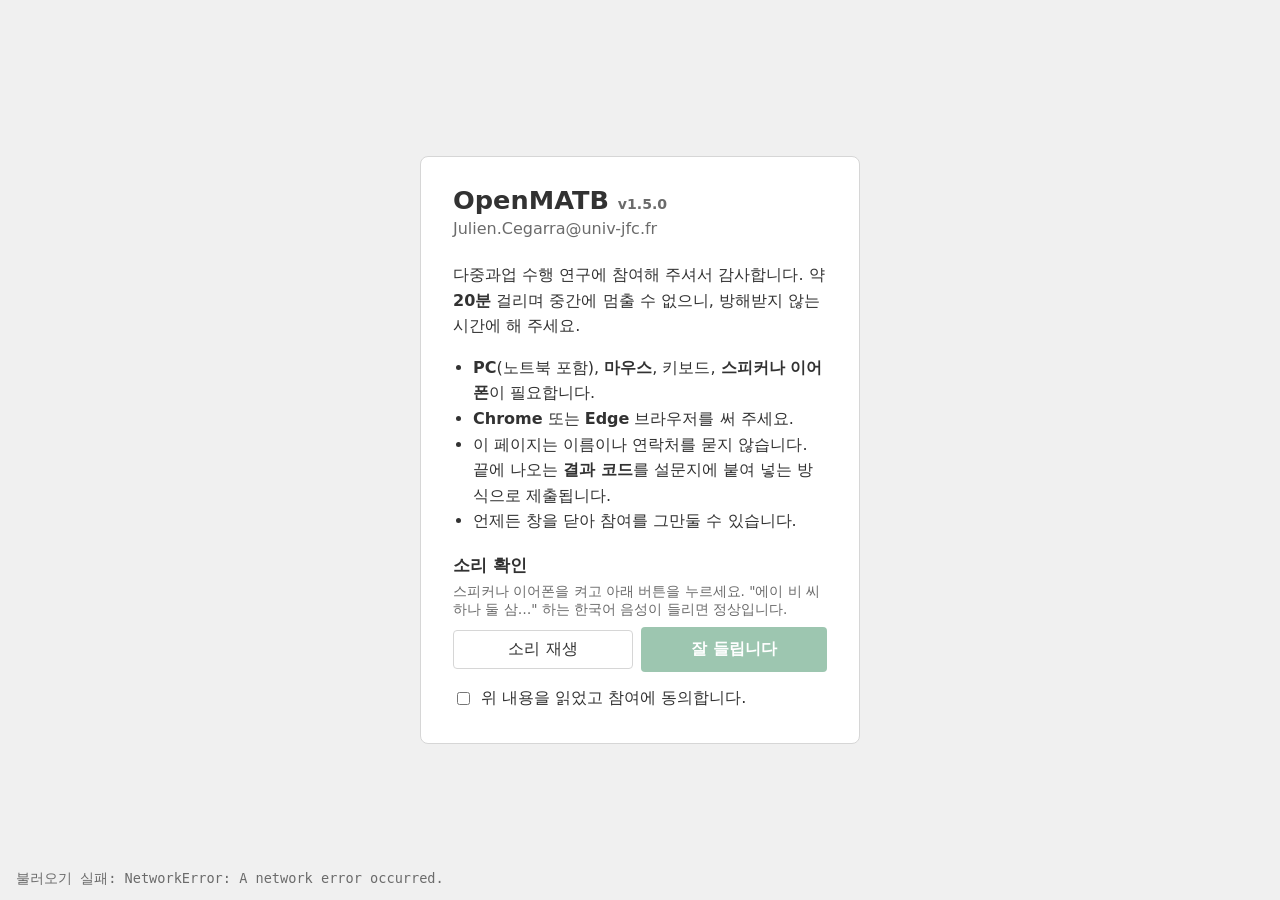
==== index.html @ e635c727 "Pre-fill the result code in the Google Form linked from the end page Co-Authored-By: Claude Opus 5.5" ====
<!doctype html>
<html lang="en">
<head>
    <meta charset="utf-8">
    <meta name="viewport" content="width=device-width, initial-scale=1">
    <title>OpenMATB</title>
    <link rel="icon" href="favicon.png">
    <meta name="pyodide-module" content="pyodide/pyodide-module.js">
    <style>
        :root {
            --bg: #f0f0f0;
            --panel: #ffffff;
            --text: #323232;
            --muted: #6b6b6b;
            --accent: #3d8f64;
            --accent-text: #ffffff;
            --border: #d6d6d6;
            --warning-bg: #fff4e0;
            --warning-text: #6b4200;
            --warning-border: #f0c67a;
            --info-bg: #e8f1fb;
            --info-text: #1d4e7a;
            --info-border: #a9c8ea;
        }
        * { box-sizing: border-box; }
        html, body { margin: 0; height: 100%; background: var(--bg); color: var(--text);
            font-family: system-ui, -apple-system, "Segoe UI", Roboto, sans-serif; }
        /* pyglet sets the canvas size; core/window.py scales it to the page when resized: keep it centered
           horizontally and at the top (a page taller than the display, e.g. after leaving fullscreen, leaves the
           empty space under the tasks, not above their title bar) */
        #pygletCanvas { position: fixed; inset: 0; margin: 0 auto; width: 100vw; height: 100vh; display: block; }
        #pygletCanvas[hidden] { display: none; }
        .screen { min-height: 100%; display: flex; align-items: center; justify-content: center; padding: 16px; }
        .screen[hidden] { display: none; }
        .panel { background: var(--panel); border: 1px solid var(--border); border-radius: 8px;
            padding: 28px 32px; width: 100%; max-width: 440px; }
        h1 { margin: 0 0 4px; font-size: 1.6rem; }
        h1 .version { font-size: 0.55em; font-weight: 600; color: var(--muted); }
        .subtitle { margin: 0 0 24px; color: var(--muted); }
        label { display: block; margin: 16px 0 6px; font-weight: 600; }
        label.inline { display: flex; gap: 8px; align-items: center; font-weight: 400; }
        select, input[type=file] { width: 100%; padding: 8px; font: inherit; border: 1px solid var(--border);
            border-radius: 4px; background: var(--panel); color: var(--text); }
        .hint { margin: 6px 0 0; font-size: 0.85rem; color: var(--muted); }
        #wasm-mime { cursor: help; }
        .notice { display: flex; gap: 8px; align-items: flex-start; margin: 16px 0 0; padding: 10px 12px;
            font-size: 0.85rem; border-radius: 4px; border: 1px solid; }
        .notice::before { font-size: 1.1rem; line-height: 1.1; flex: none; }
        .notice[hidden] { display: none; }
        .notice.info { background: var(--info-bg); color: var(--info-text); border-color: var(--info-border); }
        .notice.info::before { content: "\2139\FE0F"; }
        .notice.warning { background: var(--warning-bg); color: var(--warning-text); border-color: var(--warning-border); }
        .notice.warning::before { content: "\26A0\FE0F"; }
        .destinations { margin: 0 0 8px; padding: 0; list-style: none; }
        .destinations li { margin: 6px 0; padding-left: 24px; text-indent: -24px; }
        .destinations li::before { display: inline-block; width: 24px; text-indent: 0; content: "\2026"; }
        .destinations li.ok::before { content: "\2705"; }
        .destinations li.failed::before { content: "\274C"; }
        button { margin-top: 24px; width: 100%; padding: 12px; font: inherit; font-weight: 600; border: 0;
            border-radius: 4px; background: var(--accent); color: var(--accent-text); cursor: pointer; }
        button:disabled { opacity: 0.5; cursor: progress; }
        button[hidden], label[hidden] { display: none; }
        button.secondary { margin-top: 8px; padding: 8px; background: var(--panel); color: var(--text);
            border: 1px solid var(--border); font-weight: 400; }
        .sessions { margin: 0; padding: 0; list-style: none; max-height: 220px; overflow-y: auto; }
        .sessions li { display: flex; align-items: center; gap: 6px; padding: 6px 0; border-bottom: 1px solid var(--border); }
        .sessions .session-name { flex: 1; min-width: 0; overflow-wrap: anywhere; }
        .sessions small { display: block; color: var(--muted); }
        button.icon { margin: 0; width: auto; padding: 4px 8px; background: none; border: 1px solid var(--border);
            font-size: 1rem; line-height: 1; }
        #pygletStatus { position: fixed; left: 16px; bottom: 12px; margin: 0; color: var(--muted);
            font-size: 0.85rem; white-space: pre-wrap; pointer-events: none; }
        /* Korean adaptation: participant page */
        body.study #lang, body.study label[for="lang"], body.study #mode, body.study label[for="mode"],
        body.study .hint[data-i18n="choose_next"], body.study label.inline:has(#fullscreen),
        body.study .notice.info, body.study #back, body.study #end .subtitle,
        body.study #end [data-i18n="kept_in_browser"] { display: none !important; }
        #study h2 { font-size: 1.05rem; margin: 20px 0 4px; }
        .lead { line-height: 1.6; }
        .study-list { padding-left: 20px; line-height: 1.6; }
        .study-buttons { display: flex; gap: 8px; align-items: center; }
        .study-buttons button { margin-top: 8px; width: auto; flex: 1; }
        #result-code { width: 100%; box-sizing: border-box; font: 12px ui-monospace, monospace; word-break: break-all; }
    </style>
</head>
<body>
    <main id="menu" class="screen">
        <div class="panel">
            <h1>OpenMATB <span class="version">v1.5.0</span></h1>
            <p class="subtitle">Julien.Cegarra@univ-jfc.fr</p>

            <section id="study" hidden>
                <p class="lead">다중과업 수행 연구에 참여해 주셔서 감사합니다. 약 <strong>20분</strong> 걸리며 중간에 멈출 수 없으니, 방해받지 않는 시간에 해 주세요.</p>
                <ul class="study-list">
                    <li><strong>PC</strong>(노트북 포함), <strong>마우스</strong>, 키보드, <strong>스피커나 이어폰</strong>이 필요합니다.</li>
                    <li><strong>Chrome</strong> 또는 <strong>Edge</strong> 브라우저를 써 주세요.</li>
                    <li>이 페이지는 이름이나 연락처를 묻지 않습니다. 끝에 나오는 <strong>결과 코드</strong>를 설문지에 붙여 넣는 방식으로 제출됩니다.</li>
                    <li>언제든 창을 닫아 참여를 그만둘 수 있습니다.</li>
                </ul>
                <h2>소리 확인</h2>
                <p class="hint">스피커나 이어폰을 켜고 아래 버튼을 누르세요. "에이 비 씨 하나 둘 삼…" 하는 한국어 음성이 들리면 정상입니다.</p>
                <div class="study-buttons">
                    <button id="sound-play" type="button" class="secondary">소리 재생</button>
                    <button id="sound-ok" type="button" disabled>잘 들립니다</button>
                </div>
                <p id="sound-voice" class="hint"></p>
                <label class="inline"><input id="agree" type="checkbox"> <span>위 내용을 읽었고 참여에 동의합니다.</span></label>
            </section>

            <label for="lang" data-i18n="language">Language</label>
            <select id="lang">
                <option value="en_EN">English</option>
                <option value="fr_FR">Français</option>
                <option value="ko_KR">한국어</option>
            </select>

            <label for="mode" data-i18n="mode">Mode</label>
            <select id="mode">
                <option value="scenario" data-i18n="run_scenario">Run a scenario</option>
                <option value="replay" data-i18n="replay_session">Replay a session</option>
            </select>
            <p class="hint" data-i18n="choose_next">The scenario (or session) is chosen in the next screen.</p>

            <div id="replay-options" hidden>
                <label for="session-file" data-i18n="import_session">Import a session file (optional)</label>
                <input id="session-file" type="file" accept=".csv,.gz">
                <p class="hint" data-i18n="sessions_kept">Sessions run in this browser are kept and listed automatically.</p>
                <label data-i18n="stored_sessions">Sessions kept in this browser</label>
                <p id="sessions-empty" class="hint" data-i18n="no_session">No session yet.</p>
                <ul id="sessions-list" class="sessions"></ul>
                <button id="delete-all" type="button" class="secondary" data-i18n="delete_all" hidden>Delete all the sessions</button>
            </div>

            <label class="inline"><input id="fullscreen" type="checkbox" checked> <span data-i18n="fullscreen">Fullscreen</span></label>
            <div id="trigger-options" hidden>
                <label data-i18n="trigger_box">Trigger box (parallelport plugin)</label>
                <p class="hint"><span id="trigger-port" data-i18n="no_port">No port chosen.</span></p>
                <button id="trigger-choose" type="button" class="secondary" data-i18n="choose_port">Choose the port</button>
            </div>
            <p class="notice info"><span><span id="joystick-status" data-i18n="joystick_hint">Joystick: press one of its buttons to detect it.</span>
                <strong id="joystick-name"></strong></span></p>

            <p id="browser-warning" class="notice warning" role="alert" hidden></p>
            <p id="config-error" class="notice warning" role="alert" hidden></p>

            <button id="start" disabled data-i18n="start">Start</button>
            <p id="wasm-mime" class="hint" data-i18n-title="wasm_mime_detail" hidden>&#x26A0;&#xFE0F; <span data-i18n="wasm_mime"></span></p>
        </div>
    </main>

    <main id="end" class="screen" hidden>
        <div class="panel">
            <h1 data-i18n="session_ended">Session ended</h1>
            <p class="subtitle"><span data-i18n="log_file">The log file</span> <strong id="end-file"></strong></p>
            <ul id="end-destinations" class="destinations" aria-live="polite"></ul>
            <section id="study-end" hidden>
                <p id="study-lead" class="lead">아래 <strong>결과 코드 전체</strong>를 복사해 설문지의 "결과 코드" 칸에 붙여 넣어 주세요. 코드를 제출해야 참여가 완료됩니다.</p>
                <textarea id="result-code" rows="5" readonly></textarea>
                <div class="study-buttons"><button id="copy-code" type="button">코드 복사</button><span id="copied" class="hint"></span></div>
                <p id="survey-line" class="lead"></p>
                <p class="hint">설문 제출을 마칠 때까지 이 창을 닫지 마세요.</p>
            </section>
            <p class="hint" data-i18n="kept_in_browser">It is also kept in this browser for replay.</p>
            <button id="back" data-i18n="back_to_menu">Back to menu</button>
        </div>
    </main>

    <canvas id="pygletCanvas" hidden></canvas>
    <pre id="pygletStatus"></pre>

    <script type="module" src="openmatb.js"></script>
</body>
</html>
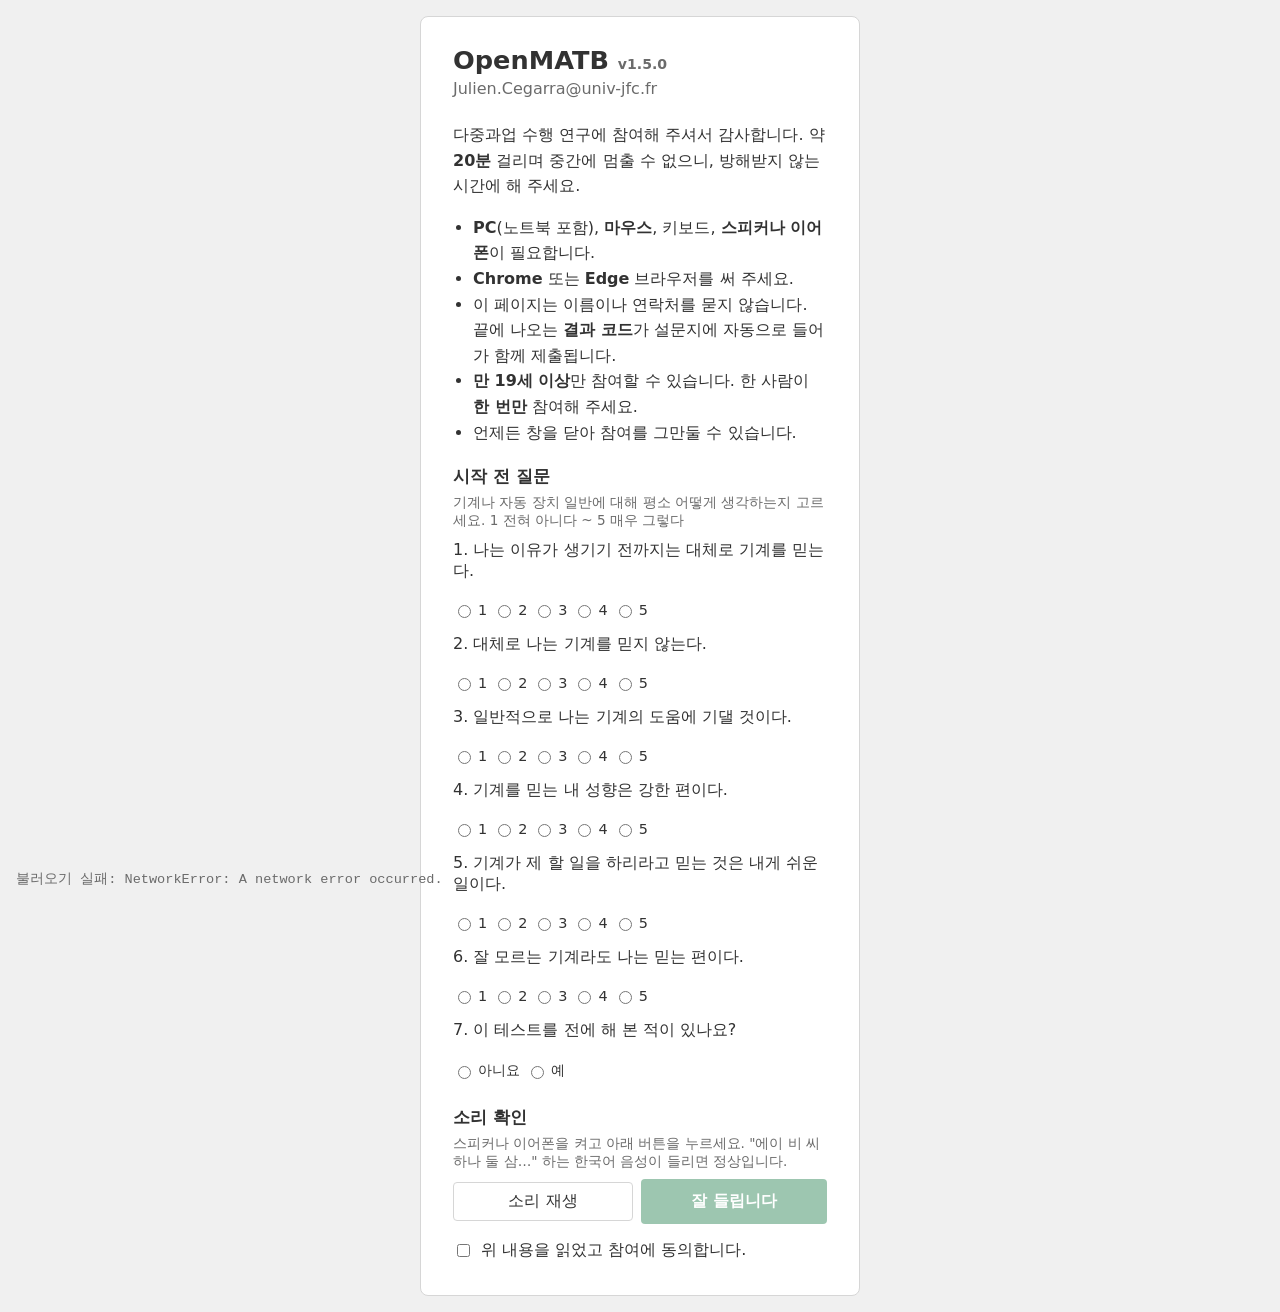
==== commit 9a7bc7cc: "Ask the trust-propensity items before the test and put them in the result code; block phones Co-Auth" ====
--- a/index.html
+++ b/index.html
@@ -79,6 +79,9 @@
         .lead { line-height: 1.6; }
         .study-list { padding-left: 20px; line-height: 1.6; }
         .study-buttons { display: flex; gap: 8px; align-items: center; }
+        .pre-q { margin: 10px 0; } .pre-q p { margin: 0 0 4px; }
+        .pre-q .scale { display: flex; gap: 6px; flex-wrap: wrap; font-size: 0.9rem; }
+        .pre-q .scale label { display: flex; gap: 4px; align-items: center; font-weight: 400; }
         .study-buttons button { margin-top: 8px; width: auto; flex: 1; }
         #result-code { width: 100%; box-sizing: border-box; font: 12px ui-monospace, monospace; word-break: break-all; }
     </style>
@@ -94,9 +97,14 @@
                 <ul class="study-list">
                     <li><strong>PC</strong>(노트북 포함), <strong>마우스</strong>, 키보드, <strong>스피커나 이어폰</strong>이 필요합니다.</li>
                     <li><strong>Chrome</strong> 또는 <strong>Edge</strong> 브라우저를 써 주세요.</li>
-                    <li>이 페이지는 이름이나 연락처를 묻지 않습니다. 끝에 나오는 <strong>결과 코드</strong>를 설문지에 붙여 넣는 방식으로 제출됩니다.</li>
+                    <li>이 페이지는 이름이나 연락처를 묻지 않습니다. 끝에 나오는 <strong>결과 코드</strong>가 설문지에 자동으로 들어가 함께 제출됩니다.</li>
+                    <li><strong>만 19세 이상</strong>만 참여할 수 있습니다. 한 사람이 <strong>한 번만</strong> 참여해 주세요.</li>
                     <li>언제든 창을 닫아 참여를 그만둘 수 있습니다.</li>
                 </ul>
+                <p id="mobile-warning" class="lead" hidden><strong>휴대폰이나 태블릿에서는 참여할 수 없습니다.</strong> PC에서 이 주소를 열어 주세요.</p>
+                <h2>시작 전 질문</h2>
+                <p class="hint">기계나 자동 장치 일반에 대해 평소 어떻게 생각하는지 고르세요. 1 전혀 아니다 ~ 5 매우 그렇다</p>
+                <div id="pre-questions"></div>
                 <h2>소리 확인</h2>
                 <p class="hint">스피커나 이어폰을 켜고 아래 버튼을 누르세요. "에이 비 씨 하나 둘 삼…" 하는 한국어 음성이 들리면 정상입니다.</p>
                 <div class="study-buttons">
@@ -154,7 +162,7 @@
             <p class="subtitle"><span data-i18n="log_file">The log file</span> <strong id="end-file"></strong></p>
             <ul id="end-destinations" class="destinations" aria-live="polite"></ul>
             <section id="study-end" hidden>
-                <p id="study-lead" class="lead">아래 <strong>결과 코드 전체</strong>를 복사해 설문지의 "결과 코드" 칸에 붙여 넣어 주세요. 코드를 제출해야 참여가 완료됩니다.</p>
+                <p id="study-lead" class="lead">수고 많으셨습니다. 아래 <strong>결과 코드 전체</strong>를 복사해 설문지의 "결과 코드" 칸에 붙여 넣어 주세요. 설문에 반드시 참여해주시기 바랍니다.</p>
                 <textarea id="result-code" rows="5" readonly></textarea>
                 <div class="study-buttons"><button id="copy-code" type="button">코드 복사</button><span id="copied" class="hint"></span></div>
                 <p id="survey-line" class="lead"></p>
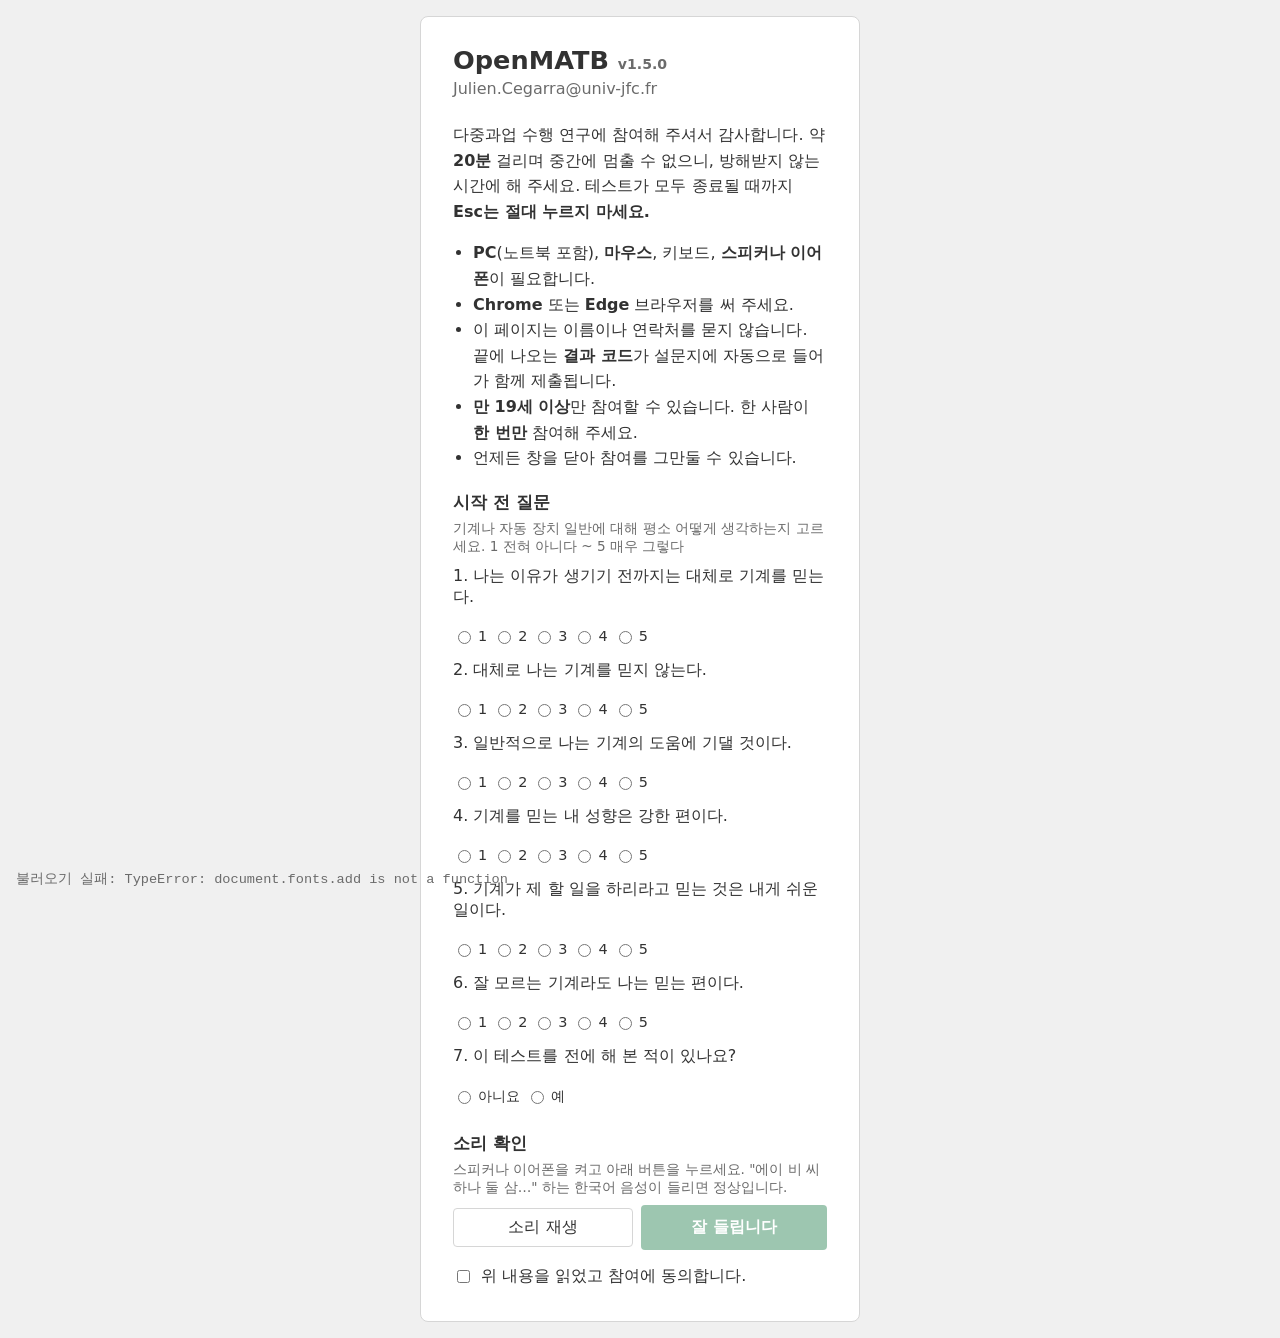
==== commit 1e86a2c4: "Start page: do not press Esc until the test is over Co-Authored-By: Claude Opus 5.5 <noreply@anthrop" ====
--- a/index.html
+++ b/index.html
@@ -93,7 +93,16 @@
             <p class="subtitle">Julien.Cegarra@univ-jfc.fr</p>
 
             <section id="study" hidden>
-                <p class="lead">다중과업 수행 연구에 참여해 주셔서 감사합니다. 약 <strong>20분</strong> 걸리며 중간에 멈출 수 없으니, 방해받지 않는 시간에 해 주세요.</p>
+                <div id="mobile-warning" hidden>
+                    <p class="lead"><strong>이 테스트는 PC에서만 할 수 있습니다.</strong> 휴대폰으로는 참여할 수 없어요. 아래 버튼으로 링크를 저장해 두었다가 PC(노트북 포함)에서 열어 주세요.</p>
+                    <div class="study-buttons">
+                        <button id="m-share" type="button" hidden>카톡 나와의 채팅 등으로 보내기</button>
+                        <button id="m-copy" type="button" class="secondary">링크 복사</button>
+                    </div>
+                    <p id="m-done" class="hint"></p>
+                    <p class="hint">PC 주소창에 직접 입력해도 됩니다: <strong id="m-url"></strong></p>
+                </div>
+                <p class="lead">다중과업 수행 연구에 참여해 주셔서 감사합니다. 약 <strong>20분</strong> 걸리며 중간에 멈출 수 없으니, 방해받지 않는 시간에 해 주세요. 테스트가 모두 종료될 때까지 <strong>Esc는 절대 누르지 마세요.</strong></p>
                 <ul class="study-list">
                     <li><strong>PC</strong>(노트북 포함), <strong>마우스</strong>, 키보드, <strong>스피커나 이어폰</strong>이 필요합니다.</li>
                     <li><strong>Chrome</strong> 또는 <strong>Edge</strong> 브라우저를 써 주세요.</li>
@@ -101,7 +110,6 @@
                     <li><strong>만 19세 이상</strong>만 참여할 수 있습니다. 한 사람이 <strong>한 번만</strong> 참여해 주세요.</li>
                     <li>언제든 창을 닫아 참여를 그만둘 수 있습니다.</li>
                 </ul>
-                <p id="mobile-warning" class="lead" hidden><strong>휴대폰이나 태블릿에서는 참여할 수 없습니다.</strong> PC에서 이 주소를 열어 주세요.</p>
                 <h2>시작 전 질문</h2>
                 <p class="hint">기계나 자동 장치 일반에 대해 평소 어떻게 생각하는지 고르세요. 1 전혀 아니다 ~ 5 매우 그렇다</p>
                 <div id="pre-questions"></div>
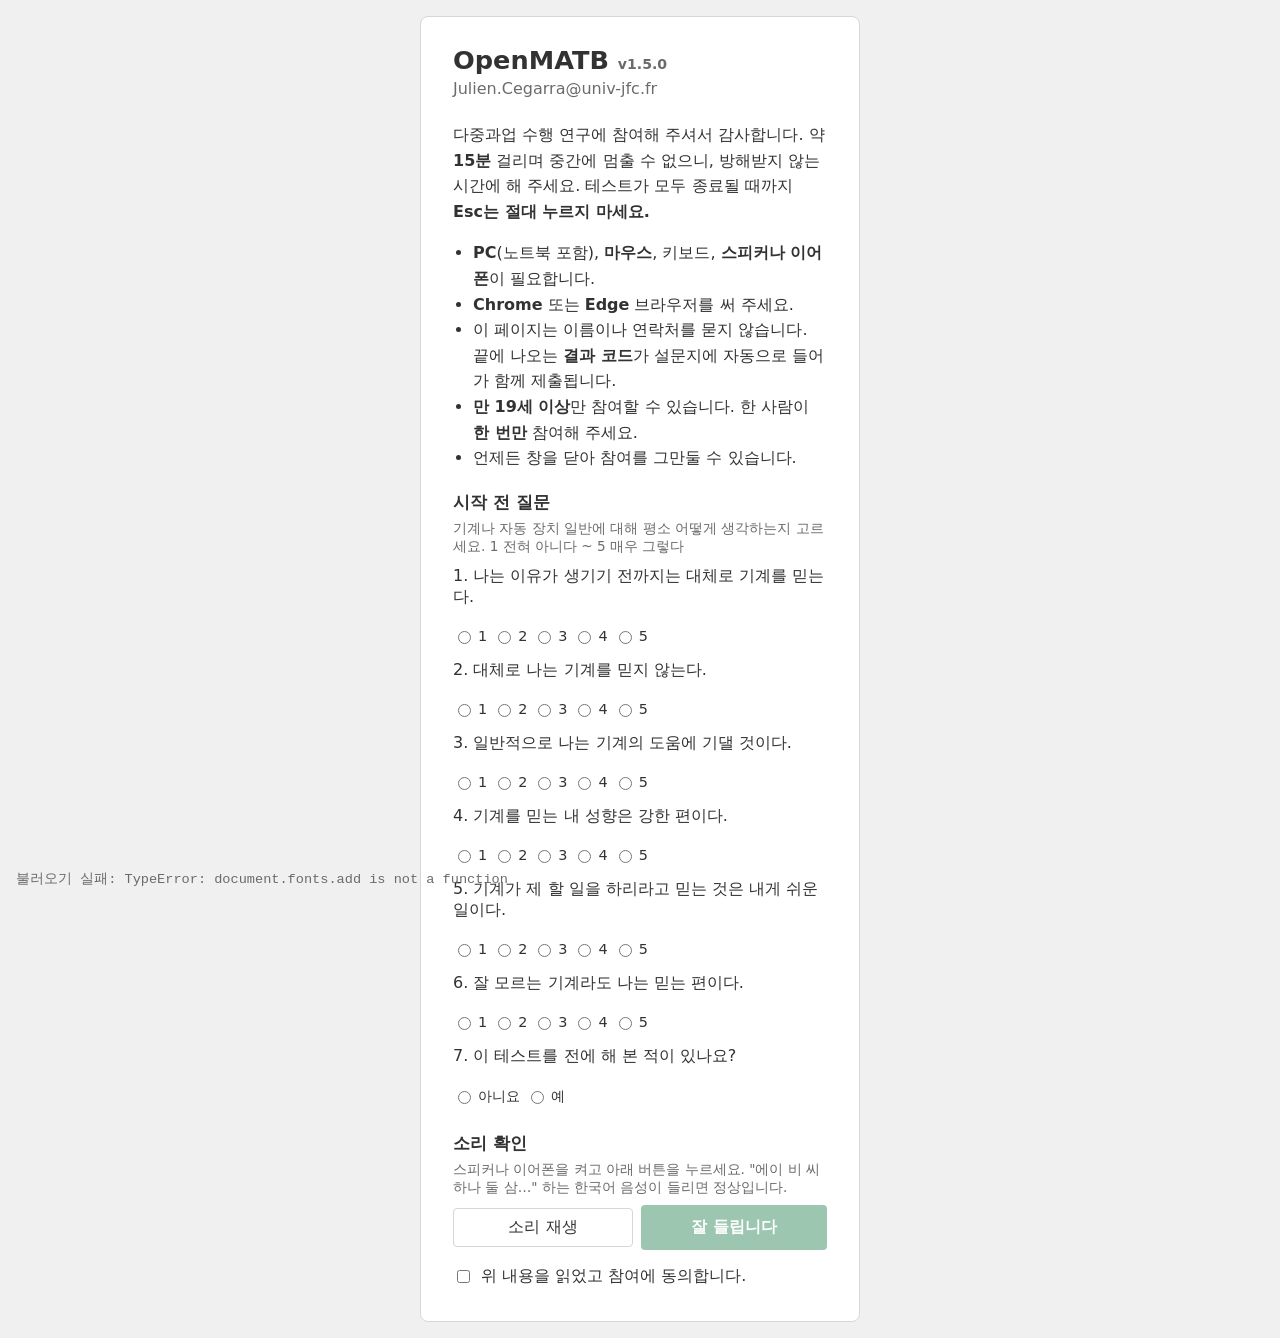
==== commit 0807b2c8: "Space the communications prompts 18 s apart; one duration (15 min) on the start page - Task 1 scored" ====
--- a/index.html
+++ b/index.html
@@ -102,7 +102,7 @@
                     <p id="m-done" class="hint"></p>
                     <p class="hint">PC 주소창에 직접 입력해도 됩니다: <strong id="m-url"></strong></p>
                 </div>
-                <p class="lead">다중과업 수행 연구에 참여해 주셔서 감사합니다. 약 <strong>20분</strong> 걸리며 중간에 멈출 수 없으니, 방해받지 않는 시간에 해 주세요. 테스트가 모두 종료될 때까지 <strong>Esc는 절대 누르지 마세요.</strong></p>
+                <p class="lead">다중과업 수행 연구에 참여해 주셔서 감사합니다. 약 <strong>15분</strong> 걸리며 중간에 멈출 수 없으니, 방해받지 않는 시간에 해 주세요. 테스트가 모두 종료될 때까지 <strong>Esc는 절대 누르지 마세요.</strong></p>
                 <ul class="study-list">
                     <li><strong>PC</strong>(노트북 포함), <strong>마우스</strong>, 키보드, <strong>스피커나 이어폰</strong>이 필요합니다.</li>
                     <li><strong>Chrome</strong> 또는 <strong>Edge</strong> 브라우저를 써 주세요.</li>
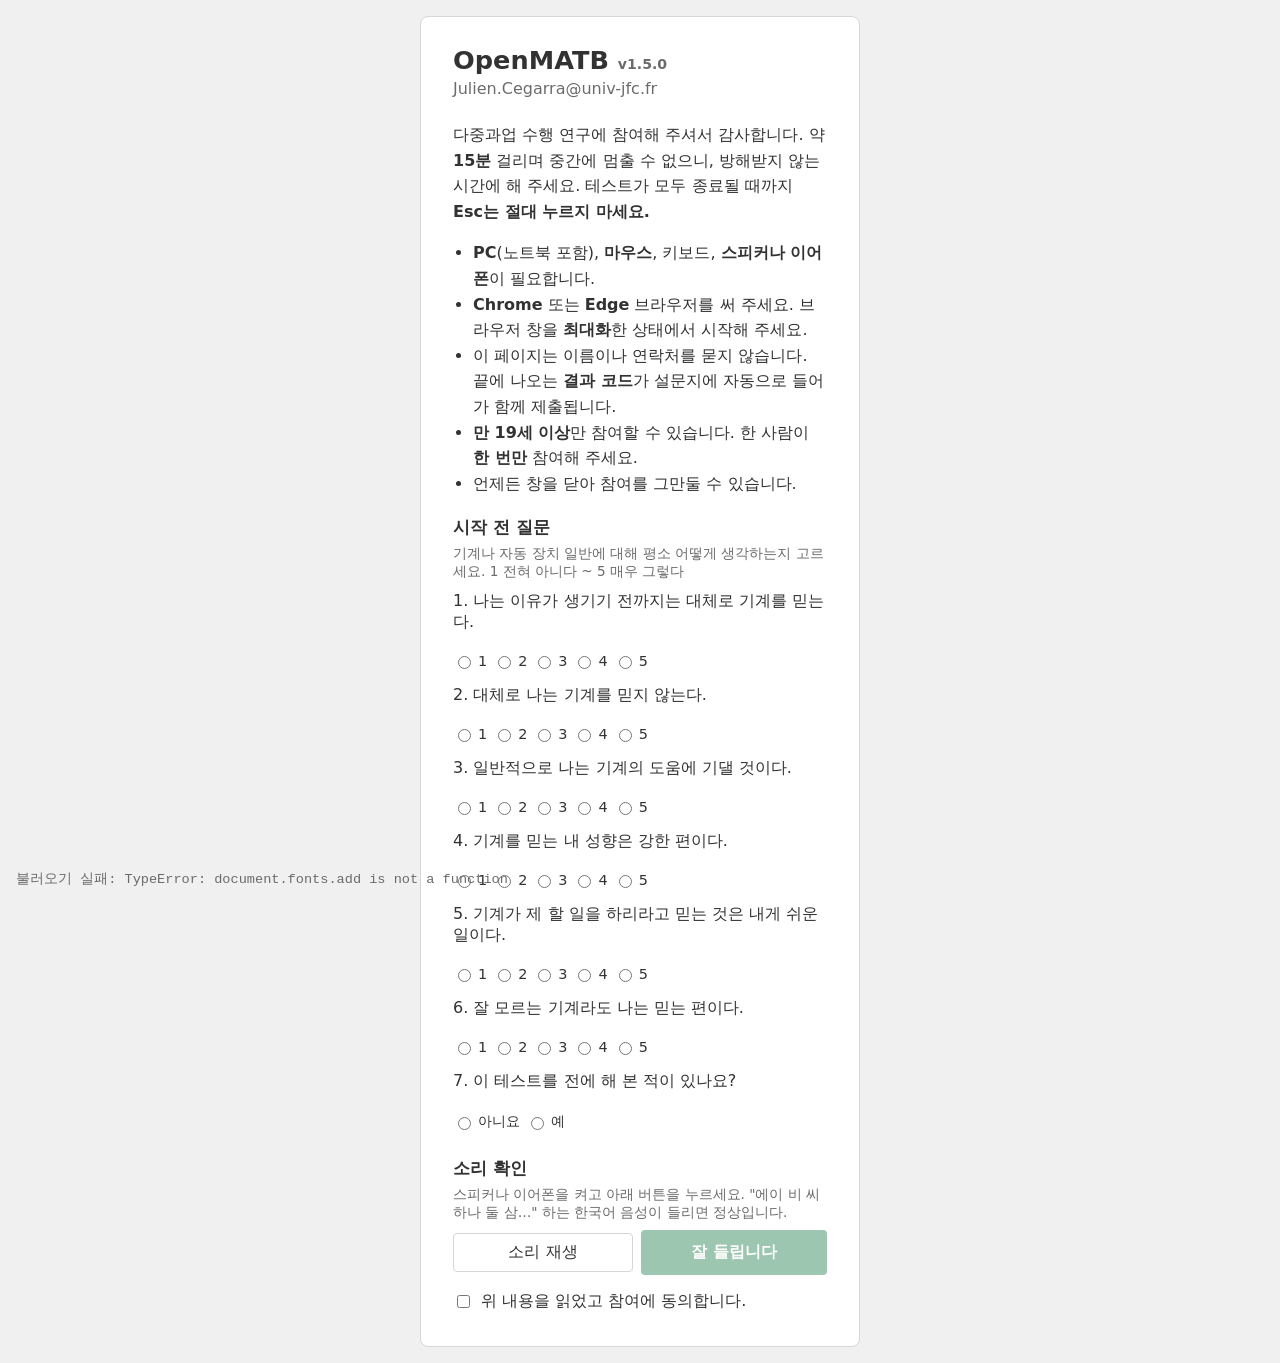
==== commit 2c3a6bae: "Study: no full screen; ask for a maximized browser window instead Leaving full screen (Esc) resized " ====
--- a/index.html
+++ b/index.html
@@ -105,7 +105,7 @@
                 <p class="lead">다중과업 수행 연구에 참여해 주셔서 감사합니다. 약 <strong>15분</strong> 걸리며 중간에 멈출 수 없으니, 방해받지 않는 시간에 해 주세요. 테스트가 모두 종료될 때까지 <strong>Esc는 절대 누르지 마세요.</strong></p>
                 <ul class="study-list">
                     <li><strong>PC</strong>(노트북 포함), <strong>마우스</strong>, 키보드, <strong>스피커나 이어폰</strong>이 필요합니다.</li>
-                    <li><strong>Chrome</strong> 또는 <strong>Edge</strong> 브라우저를 써 주세요.</li>
+                    <li><strong>Chrome</strong> 또는 <strong>Edge</strong> 브라우저를 써 주세요. 브라우저 창을 <strong>최대화</strong>한 상태에서 시작해 주세요.</li>
                     <li>이 페이지는 이름이나 연락처를 묻지 않습니다. 끝에 나오는 <strong>결과 코드</strong>가 설문지에 자동으로 들어가 함께 제출됩니다.</li>
                     <li><strong>만 19세 이상</strong>만 참여할 수 있습니다. 한 사람이 <strong>한 번만</strong> 참여해 주세요.</li>
                     <li>언제든 창을 닫아 참여를 그만둘 수 있습니다.</li>
@@ -121,6 +121,7 @@
                 </div>
                 <p id="sound-voice" class="hint"></p>
                 <label class="inline"><input id="agree" type="checkbox"> <span>위 내용을 읽었고 참여에 동의합니다.</span></label>
+                <p id="size-warning" class="notice warning" hidden>브라우저 창이 너무 작습니다. 창을 최대화하면 시작 버튼이 나타납니다.</p>
             </section>
 
             <label for="lang" data-i18n="language">Language</label>
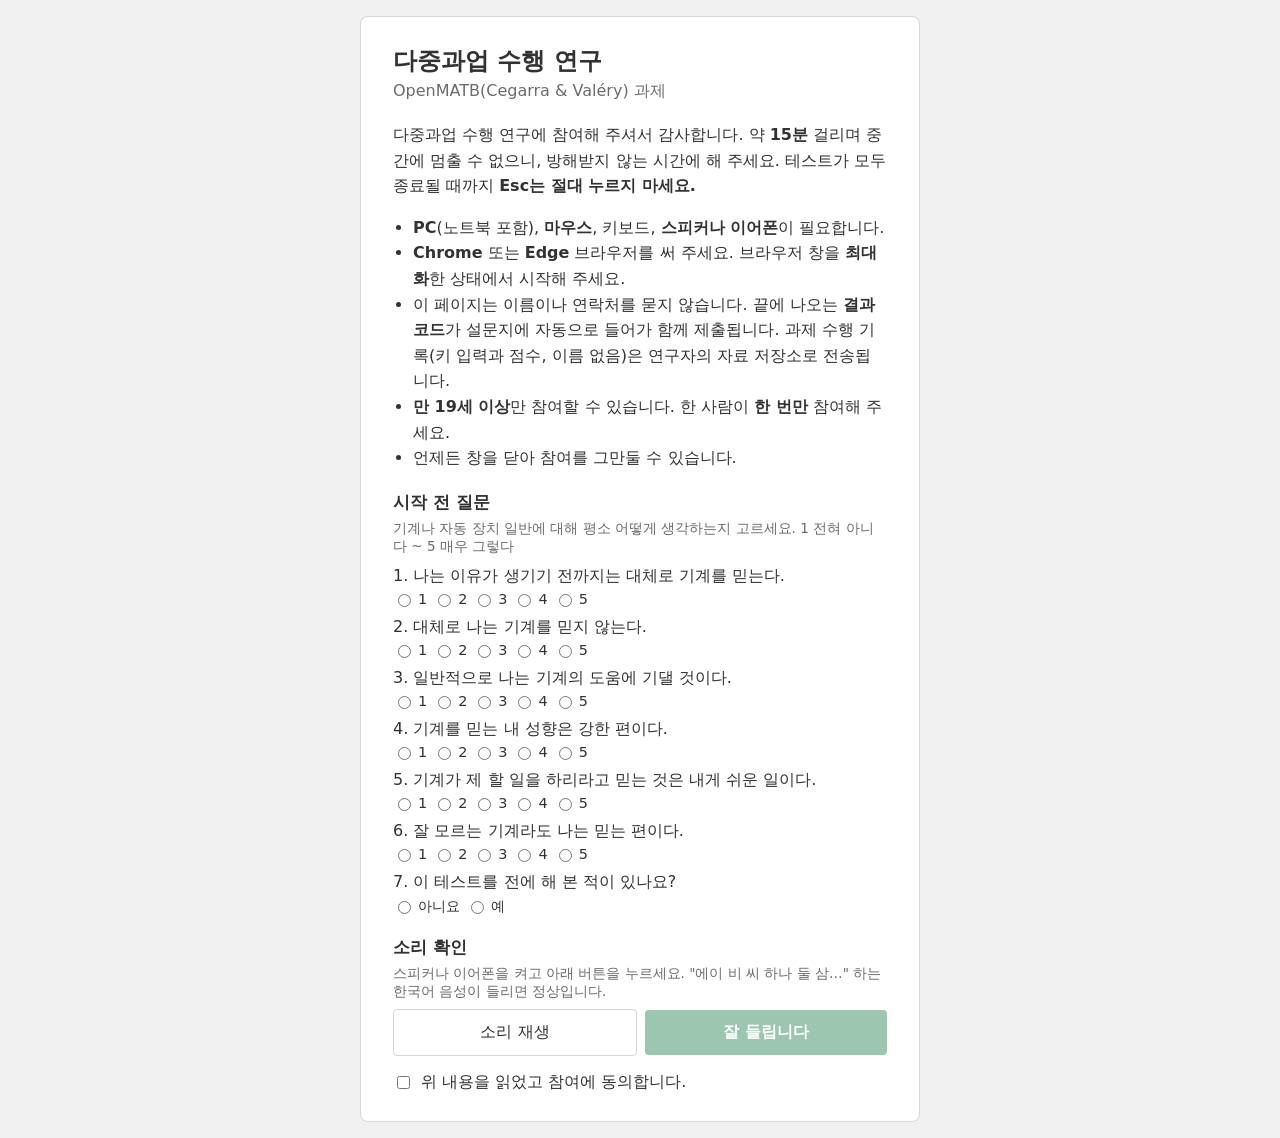
==== commit 4aa01b3d: "Switch the study page to the JavaScript engine; the Pyodide build moves to v1/ The root page now run" ====
--- a/index.html
+++ b/index.html
@@ -1,112 +1,34 @@
 <!doctype html>
-<html lang="en">
+<html lang="ko">
 <head>
     <meta charset="utf-8">
     <meta name="viewport" content="width=device-width, initial-scale=1">
-    <title>OpenMATB</title>
+    <title>다중과업 수행 연구</title>
     <link rel="icon" href="favicon.png">
-    <meta name="pyodide-module" content="pyodide/pyodide-module.js">
-    <style>
-        :root {
-            --bg: #f0f0f0;
-            --panel: #ffffff;
-            --text: #323232;
-            --muted: #6b6b6b;
-            --accent: #3d8f64;
-            --accent-text: #ffffff;
-            --border: #d6d6d6;
-            --warning-bg: #fff4e0;
-            --warning-text: #6b4200;
-            --warning-border: #f0c67a;
-            --info-bg: #e8f1fb;
-            --info-text: #1d4e7a;
-            --info-border: #a9c8ea;
-        }
-        * { box-sizing: border-box; }
-        html, body { margin: 0; height: 100%; background: var(--bg); color: var(--text);
-            font-family: system-ui, -apple-system, "Segoe UI", Roboto, sans-serif; }
-        /* pyglet sets the canvas size; core/window.py scales it to the page when resized: keep it centered
-           horizontally and at the top (a page taller than the display, e.g. after leaving fullscreen, leaves the
-           empty space under the tasks, not above their title bar) */
-        #pygletCanvas { position: fixed; inset: 0; margin: 0 auto; width: 100vw; height: 100vh; display: block; }
-        #pygletCanvas[hidden] { display: none; }
-        .screen { min-height: 100%; display: flex; align-items: center; justify-content: center; padding: 16px; }
-        .screen[hidden] { display: none; }
-        .panel { background: var(--panel); border: 1px solid var(--border); border-radius: 8px;
-            padding: 28px 32px; width: 100%; max-width: 440px; }
-        h1 { margin: 0 0 4px; font-size: 1.6rem; }
-        h1 .version { font-size: 0.55em; font-weight: 600; color: var(--muted); }
-        .subtitle { margin: 0 0 24px; color: var(--muted); }
-        label { display: block; margin: 16px 0 6px; font-weight: 600; }
-        label.inline { display: flex; gap: 8px; align-items: center; font-weight: 400; }
-        select, input[type=file] { width: 100%; padding: 8px; font: inherit; border: 1px solid var(--border);
-            border-radius: 4px; background: var(--panel); color: var(--text); }
-        .hint { margin: 6px 0 0; font-size: 0.85rem; color: var(--muted); }
-        #wasm-mime { cursor: help; }
-        .notice { display: flex; gap: 8px; align-items: flex-start; margin: 16px 0 0; padding: 10px 12px;
-            font-size: 0.85rem; border-radius: 4px; border: 1px solid; }
-        .notice::before { font-size: 1.1rem; line-height: 1.1; flex: none; }
-        .notice[hidden] { display: none; }
-        .notice.info { background: var(--info-bg); color: var(--info-text); border-color: var(--info-border); }
-        .notice.info::before { content: "\2139\FE0F"; }
-        .notice.warning { background: var(--warning-bg); color: var(--warning-text); border-color: var(--warning-border); }
-        .notice.warning::before { content: "\26A0\FE0F"; }
-        .destinations { margin: 0 0 8px; padding: 0; list-style: none; }
-        .destinations li { margin: 6px 0; padding-left: 24px; text-indent: -24px; }
-        .destinations li::before { display: inline-block; width: 24px; text-indent: 0; content: "\2026"; }
-        .destinations li.ok::before { content: "\2705"; }
-        .destinations li.failed::before { content: "\274C"; }
-        button { margin-top: 24px; width: 100%; padding: 12px; font: inherit; font-weight: 600; border: 0;
-            border-radius: 4px; background: var(--accent); color: var(--accent-text); cursor: pointer; }
-        button:disabled { opacity: 0.5; cursor: progress; }
-        button[hidden], label[hidden] { display: none; }
-        button.secondary { margin-top: 8px; padding: 8px; background: var(--panel); color: var(--text);
-            border: 1px solid var(--border); font-weight: 400; }
-        .sessions { margin: 0; padding: 0; list-style: none; max-height: 220px; overflow-y: auto; }
-        .sessions li { display: flex; align-items: center; gap: 6px; padding: 6px 0; border-bottom: 1px solid var(--border); }
-        .sessions .session-name { flex: 1; min-width: 0; overflow-wrap: anywhere; }
-        .sessions small { display: block; color: var(--muted); }
-        button.icon { margin: 0; width: auto; padding: 4px 8px; background: none; border: 1px solid var(--border);
-            font-size: 1rem; line-height: 1; }
-        #pygletStatus { position: fixed; left: 16px; bottom: 12px; margin: 0; color: var(--muted);
-            font-size: 0.85rem; white-space: pre-wrap; pointer-events: none; }
-        /* Korean adaptation: participant page */
-        body.study #lang, body.study label[for="lang"], body.study #mode, body.study label[for="mode"],
-        body.study .hint[data-i18n="choose_next"], body.study label.inline:has(#fullscreen),
-        body.study .notice.info, body.study #back, body.study #end .subtitle,
-        body.study #end [data-i18n="kept_in_browser"] { display: none !important; }
-        #study h2 { font-size: 1.05rem; margin: 20px 0 4px; }
-        .lead { line-height: 1.6; }
-        .study-list { padding-left: 20px; line-height: 1.6; }
-        .study-buttons { display: flex; gap: 8px; align-items: center; }
-        .pre-q { margin: 10px 0; } .pre-q p { margin: 0 0 4px; }
-        .pre-q .scale { display: flex; gap: 6px; flex-wrap: wrap; font-size: 0.9rem; }
-        .pre-q .scale label { display: flex; gap: 4px; align-items: center; font-weight: 400; }
-        .study-buttons button { margin-top: 8px; width: auto; flex: 1; }
-        #result-code { width: 100%; box-sizing: border-box; font: 12px ui-monospace, monospace; word-break: break-all; }
-    </style>
+    <link rel="stylesheet" href="style.css">
 </head>
 <body>
     <main id="menu" class="screen">
         <div class="panel">
-            <h1>OpenMATB <span class="version">v1.5.0</span></h1>
-            <p class="subtitle">Julien.Cegarra@univ-jfc.fr</p>
+            <h1>다중과업 수행 연구</h1>
+            <p class="subtitle">OpenMATB(Cegarra &amp; Valéry) 과제</p>
 
-            <section id="study" hidden>
-                <div id="mobile-warning" hidden>
-                    <p class="lead"><strong>이 테스트는 PC에서만 할 수 있습니다.</strong> 휴대폰으로는 참여할 수 없어요. 아래 버튼으로 링크를 저장해 두었다가 PC(노트북 포함)에서 열어 주세요.</p>
-                    <div class="study-buttons">
-                        <button id="m-share" type="button" hidden>카톡 나와의 채팅 등으로 보내기</button>
-                        <button id="m-copy" type="button" class="secondary">링크 복사</button>
-                    </div>
-                    <p id="m-done" class="hint"></p>
-                    <p class="hint">PC 주소창에 직접 입력해도 됩니다: <strong id="m-url"></strong></p>
+            <div id="mobile-warning" hidden>
+                <p class="lead"><strong>이 테스트는 PC에서만 할 수 있습니다.</strong> 휴대폰으로는 참여할 수 없어요. 아래 버튼으로 링크를 저장해 두었다가 PC(노트북 포함)에서 열어 주세요.</p>
+                <div class="study-buttons">
+                    <button id="m-share" type="button" hidden>카톡 나와의 채팅 등으로 보내기</button>
+                    <button id="m-copy" type="button" class="secondary">링크 복사</button>
                 </div>
+                <p id="m-done" class="hint"></p>
+                <p class="hint">PC 주소창에 직접 입력해도 됩니다: <strong id="m-url"></strong></p>
+            </div>
+
+            <section id="study">
                 <p class="lead">다중과업 수행 연구에 참여해 주셔서 감사합니다. 약 <strong>15분</strong> 걸리며 중간에 멈출 수 없으니, 방해받지 않는 시간에 해 주세요. 테스트가 모두 종료될 때까지 <strong>Esc는 절대 누르지 마세요.</strong></p>
                 <ul class="study-list">
                     <li><strong>PC</strong>(노트북 포함), <strong>마우스</strong>, 키보드, <strong>스피커나 이어폰</strong>이 필요합니다.</li>
                     <li><strong>Chrome</strong> 또는 <strong>Edge</strong> 브라우저를 써 주세요. 브라우저 창을 <strong>최대화</strong>한 상태에서 시작해 주세요.</li>
-                    <li>이 페이지는 이름이나 연락처를 묻지 않습니다. 끝에 나오는 <strong>결과 코드</strong>가 설문지에 자동으로 들어가 함께 제출됩니다.</li>
+                    <li>이 페이지는 이름이나 연락처를 묻지 않습니다. 끝에 나오는 <strong>결과 코드</strong>가 설문지에 자동으로 들어가 함께 제출됩니다. 과제 수행 기록(키 입력과 점수, 이름 없음)은 연구자의 자료 저장소로 전송됩니다.</li>
                     <li><strong>만 19세 이상</strong>만 참여할 수 있습니다. 한 사람이 <strong>한 번만</strong> 참여해 주세요.</li>
                     <li>언제든 창을 닫아 참여를 그만둘 수 있습니다.</li>
                 </ul>
@@ -121,70 +43,40 @@
                 </div>
                 <p id="sound-voice" class="hint"></p>
                 <label class="inline"><input id="agree" type="checkbox"> <span>위 내용을 읽었고 참여에 동의합니다.</span></label>
-                <p id="size-warning" class="notice warning" hidden>브라우저 창이 너무 작습니다. 창을 최대화하면 시작 버튼이 나타납니다.</p>
+                <p id="size-warning" class="notice" hidden>브라우저 창이 너무 작습니다. 창을 최대화하면 시작 버튼이 나타납니다.</p>
+                <p id="load-error" class="notice" hidden></p>
+                <button id="start" type="button" hidden>시작</button>
             </section>
-
-            <label for="lang" data-i18n="language">Language</label>
-            <select id="lang">
-                <option value="en_EN">English</option>
-                <option value="fr_FR">Français</option>
-                <option value="ko_KR">한국어</option>
-            </select>
-
-            <label for="mode" data-i18n="mode">Mode</label>
-            <select id="mode">
-                <option value="scenario" data-i18n="run_scenario">Run a scenario</option>
-                <option value="replay" data-i18n="replay_session">Replay a session</option>
-            </select>
-            <p class="hint" data-i18n="choose_next">The scenario (or session) is chosen in the next screen.</p>
-
-            <div id="replay-options" hidden>
-                <label for="session-file" data-i18n="import_session">Import a session file (optional)</label>
-                <input id="session-file" type="file" accept=".csv,.gz">
-                <p class="hint" data-i18n="sessions_kept">Sessions run in this browser are kept and listed automatically.</p>
-                <label data-i18n="stored_sessions">Sessions kept in this browser</label>
-                <p id="sessions-empty" class="hint" data-i18n="no_session">No session yet.</p>
-                <ul id="sessions-list" class="sessions"></ul>
-                <button id="delete-all" type="button" class="secondary" data-i18n="delete_all" hidden>Delete all the sessions</button>
-            </div>
-
-            <label class="inline"><input id="fullscreen" type="checkbox" checked> <span data-i18n="fullscreen">Fullscreen</span></label>
-            <div id="trigger-options" hidden>
-                <label data-i18n="trigger_box">Trigger box (parallelport plugin)</label>
-                <p class="hint"><span id="trigger-port" data-i18n="no_port">No port chosen.</span></p>
-                <button id="trigger-choose" type="button" class="secondary" data-i18n="choose_port">Choose the port</button>
-            </div>
-            <p class="notice info"><span><span id="joystick-status" data-i18n="joystick_hint">Joystick: press one of its buttons to detect it.</span>
-                <strong id="joystick-name"></strong></span></p>
-
-            <p id="browser-warning" class="notice warning" role="alert" hidden></p>
-            <p id="config-error" class="notice warning" role="alert" hidden></p>
-
-            <button id="start" disabled data-i18n="start">Start</button>
-            <p id="wasm-mime" class="hint" data-i18n-title="wasm_mime_detail" hidden>&#x26A0;&#xFE0F; <span data-i18n="wasm_mime"></span></p>
         </div>
     </main>
 
+    <div id="task" hidden>
+        <canvas id="canvas"></canvas>
+        <div id="overlay"></div>
+        <div id="pause-notice" hidden>과제가 잠시 멈췄습니다. 여기를 클릭하면 이어집니다.
+Esc를 누르라는 알림이 떠도 Esc는 누르지 마세요.</div>
+    </div>
+
     <main id="end" class="screen" hidden>
         <div class="panel">
-            <h1 data-i18n="session_ended">Session ended</h1>
-            <p class="subtitle"><span data-i18n="log_file">The log file</span> <strong id="end-file"></strong></p>
-            <ul id="end-destinations" class="destinations" aria-live="polite"></ul>
-            <section id="study-end" hidden>
-                <p id="study-lead" class="lead">수고 많으셨습니다. 아래 <strong>결과 코드 전체</strong>를 복사해 설문지의 "결과 코드" 칸에 붙여 넣어 주세요. 설문에 반드시 참여해주시기 바랍니다.</p>
-                <textarea id="result-code" rows="5" readonly></textarea>
-                <div class="study-buttons"><button id="copy-code" type="button">코드 복사</button><span id="copied" class="hint"></span></div>
-                <p id="survey-line" class="lead"></p>
-                <p class="hint">설문 제출을 마칠 때까지 이 창을 닫지 마세요.</p>
-            </section>
-            <p class="hint" data-i18n="kept_in_browser">It is also kept in this browser for replay.</p>
-            <button id="back" data-i18n="back_to_menu">Back to menu</button>
+            <h1>과제가 끝났습니다</h1>
+            <p id="study-lead" class="lead">수고 많으셨습니다. 아래 <strong>결과 코드 전체</strong>를 복사해 설문지의 "결과 코드" 칸에 붙여 넣어 주세요. 설문에 반드시 참여해주시기 바랍니다.</p>
+            <textarea id="result-code" rows="5" readonly></textarea>
+            <div class="study-buttons"><button id="copy-code" type="button">코드 복사</button><span id="copied" class="hint"></span></div>
+            <p id="survey-line" class="lead"></p>
+            <p class="hint">설문 제출을 마칠 때까지 이 창을 닫지 마세요.</p>
+            <p id="upload-line" class="hint"></p>
         </div>
     </main>
 
-    <canvas id="pygletCanvas" hidden></canvas>
-    <pre id="pygletStatus"></pre>
+    <div id="crash" hidden>
+        <div class="crash-panel">
+            <p id="crash-text"></p>
+            <p>아래 버튼을 누르면 지금까지의 결과 코드가 나옵니다. 설문에 그대로 제출해 주세요.</p>
+            <button id="crash-end" type="button">지금까지의 결과 코드 받기</button>
+        </div>
+    </div>
 
-    <script type="module" src="openmatb.js"></script>
+    <script type="module" src="app.js"></script>
 </body>
 </html>
--- a/style.css
+++ b/style.css
@@ -0,0 +1,62 @@
+:root {
+    --bg: #f0f0f0;
+    --panel: #ffffff;
+    --text: #323232;
+    --muted: #6b6b6b;
+    --accent: #3d8f64;
+    --border: #d6d6d6;
+    --warning-bg: #fff4e0;
+    --warning-text: #6b4200;
+    --warning-border: #f0c67a;
+}
+* { box-sizing: border-box; }
+html, body { margin: 0; height: 100%; background: var(--bg); color: var(--text);
+    font-family: system-ui, -apple-system, "Segoe UI", "Malgun Gothic", "Apple SD Gothic Neo", sans-serif; }
+.screen { min-height: 100%; display: flex; align-items: center; justify-content: center; padding: 16px; }
+.screen[hidden], [hidden] { display: none !important; }
+.panel { background: var(--panel); border: 1px solid var(--border); border-radius: 8px; padding: 28px 32px;
+    width: 100%; max-width: 560px; }
+h1 { margin: 0 0 4px; font-size: 1.5rem; }
+h2 { font-size: 1.05rem; margin: 20px 0 4px; }
+.subtitle { margin: 0 0 20px; color: var(--muted); }
+.lead { line-height: 1.6; }
+.hint { margin: 6px 0 0; font-size: 0.85rem; color: var(--muted); }
+.study-list { padding-left: 20px; line-height: 1.6; }
+label.inline { display: flex; gap: 8px; align-items: center; margin: 16px 0 0; }
+.pre-q { margin: 10px 0; }
+.pre-q p { margin: 0 0 4px; }
+.pre-q .scale { display: flex; gap: 6px; flex-wrap: wrap; font-size: 0.9rem; }
+.pre-q .scale label { display: flex; gap: 4px; align-items: center; }
+button { margin-top: 20px; width: 100%; padding: 12px; font: inherit; font-weight: 600; border: 0; border-radius: 4px;
+    background: var(--accent); color: #fff; cursor: pointer; }
+button:disabled { opacity: 0.5; cursor: default; }
+button.secondary { background: var(--panel); color: var(--text); border: 1px solid var(--border); font-weight: 400; }
+.study-buttons { display: flex; gap: 8px; align-items: center; }
+.study-buttons button { margin-top: 8px; width: auto; flex: 1; }
+.notice { margin: 16px 0 0; padding: 10px 12px; font-size: 0.9rem; border-radius: 4px; background: var(--warning-bg);
+    color: var(--warning-text); border: 1px solid var(--warning-border); }
+#result-code { width: 100%; font: 12px ui-monospace, monospace; word-break: break-all; }
+
+/* Task screen: the canvas fills the page, the slides and guides are DOM boxes over it */
+#task { position: fixed; inset: 0; background: rgb(240, 240, 240); }
+#canvas { position: absolute; inset: 0; width: 100%; height: 100%; display: block; cursor: none; }
+body.pointer-paused #canvas { cursor: default; }
+#overlay { position: absolute; inset: 0; pointer-events: none; }
+.slide, .guide { position: absolute; display: flex; flex-direction: column; color: rgb(50, 50, 50);
+    font-family: "Noto Sans KR", "Malgun Gothic", "Apple SD Gothic Neo", sans-serif; word-break: keep-all; }
+.slide { background: rgb(240, 240, 240); font-size: 22px; }
+.guide { background: rgb(255, 255, 255); border: 3px solid rgb(230, 120, 0); border-radius: 4px; }
+.slide-title { flex: 0 0 auto; padding: 4% 6% 0; text-align: center; }
+.slide-title h1 { font-size: 1.65em; margin: 0; }
+.slide-body { flex: 1 1 auto; overflow: hidden; padding: 2% 10%; display: flex; flex-direction: column;
+    justify-content: center; line-height: 1.55; }
+.guide .slide-body { padding: 2% 7%; }
+.slide-body p { margin: 0.35em 0; }
+.slide-next { flex: 0 0 auto; padding: 0 0 4%; text-align: center; }
+#pause-notice { position: fixed; left: 50%; top: 28%; transform: translate(-50%, -50%); z-index: 10; padding: 18px 28px;
+    border-radius: 10px; background: rgba(230, 120, 0, 0.95); color: #fff; font: 600 20px system-ui, sans-serif;
+    cursor: pointer; text-align: center; white-space: pre-line; word-break: keep-all; width: max-content; max-width: 90vw; }
+#crash { position: fixed; inset: 0; z-index: 20; display: flex; align-items: center; justify-content: center;
+    background: rgba(240, 240, 240, 0.97); }
+.crash-panel { max-width: 560px; padding: 28px 32px; background: #fff; border: 1px solid var(--border);
+    border-radius: 8px; line-height: 1.6; word-break: keep-all; }
